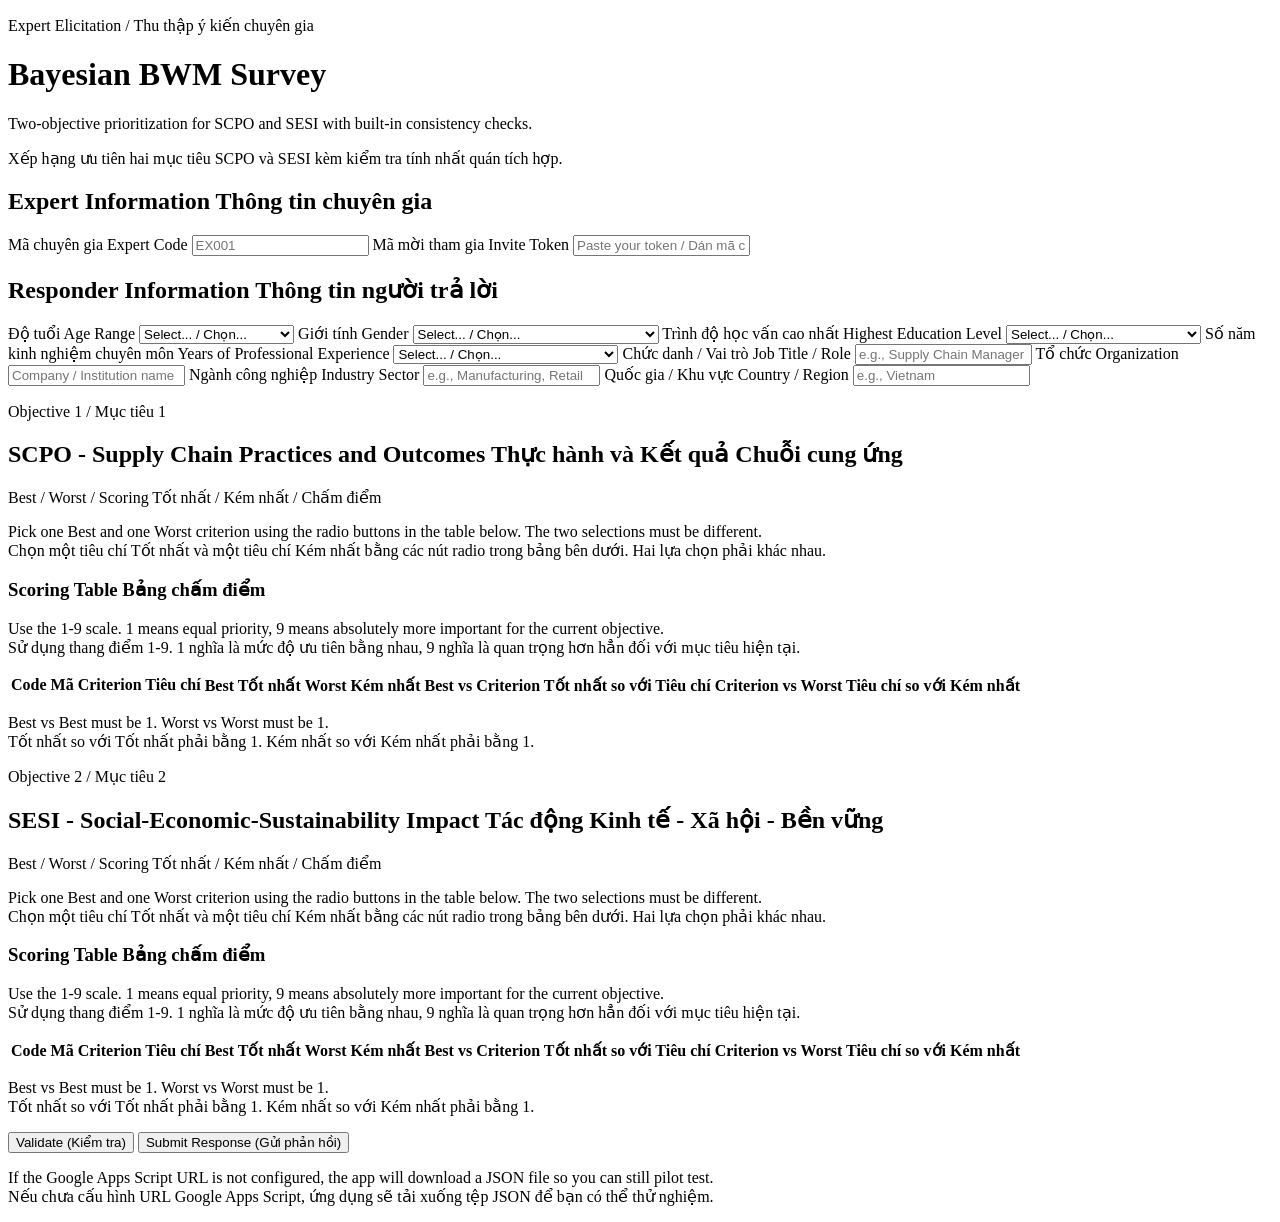
==== index.html @ 6c45b81f "Add files via upload" ====
<!doctype html>
<html lang="en">
<head>
  <meta charset="UTF-8">
  <meta name="viewport" content="width=device-width, initial-scale=1.0">
  <title>Bayesian BWM Survey</title>
  <link rel="preconnect" href="https://fonts.googleapis.com">
  <link rel="preconnect" href="https://fonts.gstatic.com" crossorigin>
  <link href="https://fonts.googleapis.com/css2?family=IBM+Plex+Sans:wght@400;500;700&family=Space+Grotesk:wght@500;700&display=swap" rel="stylesheet">
  <link rel="stylesheet" href="styles.css">
</head>
<body>
  <div class="bg-shape bg-shape-a"></div>
  <div class="bg-shape bg-shape-b"></div>

  <main class="container">
    <header class="hero">
      <p class="eyebrow">Expert Elicitation <span class="vi-inline">/ Thu thập ý kiến chuyên gia</span></p>
      <h1>Bayesian BWM Survey</h1>
      <p class="subtitle">Two-objective prioritization for SCPO and SESI with built-in consistency checks.</p>
      <p class="subtitle vi-text">Xếp hạng ưu tiên hai mục tiêu SCPO và SESI kèm kiểm tra tính nhất quán tích hợp.</p>
    </header>

    <section class="card">
      <h2>Expert Information <span class="heading-vi">Thông tin chuyên gia</span></h2>
      <div class="grid-two">
        <label>
          <span class="field-label-vi">Mã chuyên gia</span>
          Expert Code
          <input id="expertCode" type="text" placeholder="EX001" maxlength="40" required>
        </label>
        <label>
          <span class="field-label-vi">Mã mời tham gia</span>
          Invite Token
          <input id="inviteToken" type="text" placeholder="Paste your token / Dán mã của bạn" maxlength="120" required>
        </label>
      </div>
    </section>

    <section class="card">
      <h2>Responder Information <span class="heading-vi">Thông tin người trả lời</span></h2>
      <div class="grid-two">
        <label>
          <span class="field-label-vi">Độ tuổi</span>
          Age Range
          <select id="ageRange" required>
            <option value="">Select... / Chọn...</option>
            <option value="<25">Under 25 (Dưới 25)</option>
            <option value="25-34">25 - 34</option>
            <option value="35-44">35 - 44</option>
            <option value="45-54">45 - 54</option>
            <option value="55-64">55 - 64</option>
            <option value="65+">65 or older (65 trở lên)</option>
          </select>
        </label>
        <label>
          <span class="field-label-vi">Giới tính</span>
          Gender
          <select id="gender" required>
            <option value="">Select... / Chọn...</option>
            <option value="male">Male (Nam)</option>
            <option value="female">Female (Nữ)</option>
            <option value="other">Other (Khác)</option>
            <option value="prefer_not_say">Prefer not to say (Không muốn tiết lộ)</option>
          </select>
        </label>
        <label>
          <span class="field-label-vi">Trình độ học vấn cao nhất</span>
          Highest Education Level
          <select id="education" required>
            <option value="">Select... / Chọn...</option>
            <option value="bachelor">Bachelor's Degree (Cử nhân)</option>
            <option value="master">Master's Degree (Thạc sĩ)</option>
            <option value="phd">PhD / Doctorate (Tiến sĩ)</option>
            <option value="other">Other (Khác)</option>
          </select>
        </label>
        <label>
          <span class="field-label-vi">Số năm kinh nghiệm chuyên môn</span>
          Years of Professional Experience
          <select id="yearsExperience" required>
            <option value="">Select... / Chọn...</option>
            <option value="<5">Less than 5 years (Dưới 5 năm)</option>
            <option value="5-10">5 - 10 years</option>
            <option value="11-15">11 - 15 years</option>
            <option value="16-20">16 - 20 years</option>
            <option value="20+">More than 20 years (Trên 20 năm)</option>
          </select>
        </label>
        <label>
          <span class="field-label-vi">Chức danh / Vai trò</span>
          Job Title / Role
          <input id="jobTitle" type="text" placeholder="e.g., Supply Chain Manager" maxlength="120" required>
        </label>
        <label>
          <span class="field-label-vi">Tổ chức</span>
          Organization
          <input id="organization" type="text" placeholder="Company / Institution name" maxlength="120" required>
        </label>
        <label>
          <span class="field-label-vi">Ngành công nghiệp</span>
          Industry Sector
          <input id="industrySector" type="text" placeholder="e.g., Manufacturing, Retail" maxlength="120" required>
        </label>
        <label>
          <span class="field-label-vi">Quốc gia / Khu vực</span>
          Country / Region
          <input id="country" type="text" placeholder="e.g., Vietnam" maxlength="120" required>
        </label>
      </div>
    </section>

    <section class="card objective-frame">
      <div class="objective-header">
        <div>
          <p class="eyebrow">Objective 1 <span class="vi-inline">/ Mục tiêu 1</span></p>
          <h2>SCPO - Supply Chain Practices and Outcomes <span class="heading-vi">Thực hành và Kết quả Chuỗi cung ứng</span></h2>
        </div>
        <span class="objective-badge">Best / Worst / Scoring <span class="vi-inline">Tốt nhất / Kém nhất / Chấm điểm</span></span>
      </div>

      <p class="hint">Pick one Best and one Worst criterion using the radio buttons in the table below. The two selections must be different.<br><span class="vi-inline">Chọn một tiêu chí Tốt nhất và một tiêu chí Kém nhất bằng các nút radio trong bảng bên dưới. Hai lựa chọn phải khác nhau.</span></p>

      <h3>Scoring Table <span class="heading-vi">Bảng chấm điểm</span></h3>
      <p class="hint">Use the 1-9 scale. 1 means equal priority, 9 means absolutely more important for the current objective.<br><span class="vi-inline">Sử dụng thang điểm 1-9. 1 nghĩa là mức độ ưu tiên bằng nhau, 9 nghĩa là quan trọng hơn hẳn đối với mục tiêu hiện tại.</span></p>
      <div class="table-wrap">
        <table>
          <thead>
            <tr>
              <th>Code <span class="heading-vi">Mã</span></th>
              <th>Criterion <span class="heading-vi">Tiêu chí</span></th>
              <th>Best <span class="heading-vi">Tốt nhất</span></th>
              <th>Worst <span class="heading-vi">Kém nhất</span></th>
              <th>Best vs Criterion <span class="heading-vi">Tốt nhất so với Tiêu chí</span></th>
              <th>Criterion vs Worst <span class="heading-vi">Tiêu chí so với Kém nhất</span></th>
            </tr>
          </thead>
          <tbody id="criteriaBody"></tbody>
        </table>
      </div>

      <div class="rule-box">
        <p>Best vs Best must be 1. Worst vs Worst must be 1.<br><span class="vi-inline">Tốt nhất so với Tốt nhất phải bằng 1. Kém nhất so với Kém nhất phải bằng 1.</span></p>
      </div>
    </section>

    <section class="card objective-frame">
      <div class="objective-header">
        <div>
          <p class="eyebrow">Objective 2 <span class="vi-inline">/ Mục tiêu 2</span></p>
          <h2>SESI - Social-Economic-Sustainability Impact <span class="heading-vi">Tác động Kinh tế - Xã hội - Bền vững</span></h2>
        </div>
        <span class="objective-badge">Best / Worst / Scoring <span class="vi-inline">Tốt nhất / Kém nhất / Chấm điểm</span></span>
      </div>

      <p class="hint">Pick one Best and one Worst criterion using the radio buttons in the table below. The two selections must be different.<br><span class="vi-inline">Chọn một tiêu chí Tốt nhất và một tiêu chí Kém nhất bằng các nút radio trong bảng bên dưới. Hai lựa chọn phải khác nhau.</span></p>

      <h3>Scoring Table <span class="heading-vi">Bảng chấm điểm</span></h3>
      <p class="hint">Use the 1-9 scale. 1 means equal priority, 9 means absolutely more important for the current objective.<br><span class="vi-inline">Sử dụng thang điểm 1-9. 1 nghĩa là mức độ ưu tiên bằng nhau, 9 nghĩa là quan trọng hơn hẳn đối với mục tiêu hiện tại.</span></p>
      <div class="table-wrap">
        <table>
          <thead>
            <tr>
              <th>Code <span class="heading-vi">Mã</span></th>
              <th>Criterion <span class="heading-vi">Tiêu chí</span></th>
              <th>Best <span class="heading-vi">Tốt nhất</span></th>
              <th>Worst <span class="heading-vi">Kém nhất</span></th>
              <th>Best vs Criterion <span class="heading-vi">Tốt nhất so với Tiêu chí</span></th>
              <th>Criterion vs Worst <span class="heading-vi">Tiêu chí so với Kém nhất</span></th>
            </tr>
          </thead>
          <tbody id="criteriaBody2"></tbody>
        </table>
      </div>

      <div class="rule-box">
        <p>Best vs Best must be 1. Worst vs Worst must be 1.<br><span class="vi-inline">Tốt nhất so với Tốt nhất phải bằng 1. Kém nhất so với Kém nhất phải bằng 1.</span></p>
      </div>
    </section>

    <section class="card">
      <div id="message" class="message" aria-live="polite"></div>
      <div class="actions">
        <button id="validateBtn" type="button" class="secondary">Validate (Kiểm tra)</button>
        <button id="submitBtn" type="button" class="primary">Submit Response (Gửi phản hồi)</button>
      </div>
      <p class="hint">If the Google Apps Script URL is not configured, the app will download a JSON file so you can still pilot test.<br><span class="vi-inline">Nếu chưa cấu hình URL Google Apps Script, ứng dụng sẽ tải xuống tệp JSON để bạn có thể thử nghiệm.</span></p>
    </section>
  </main>

  <script src="config.js"></script>
  <script src="app.js"></script>
</body>
</html>
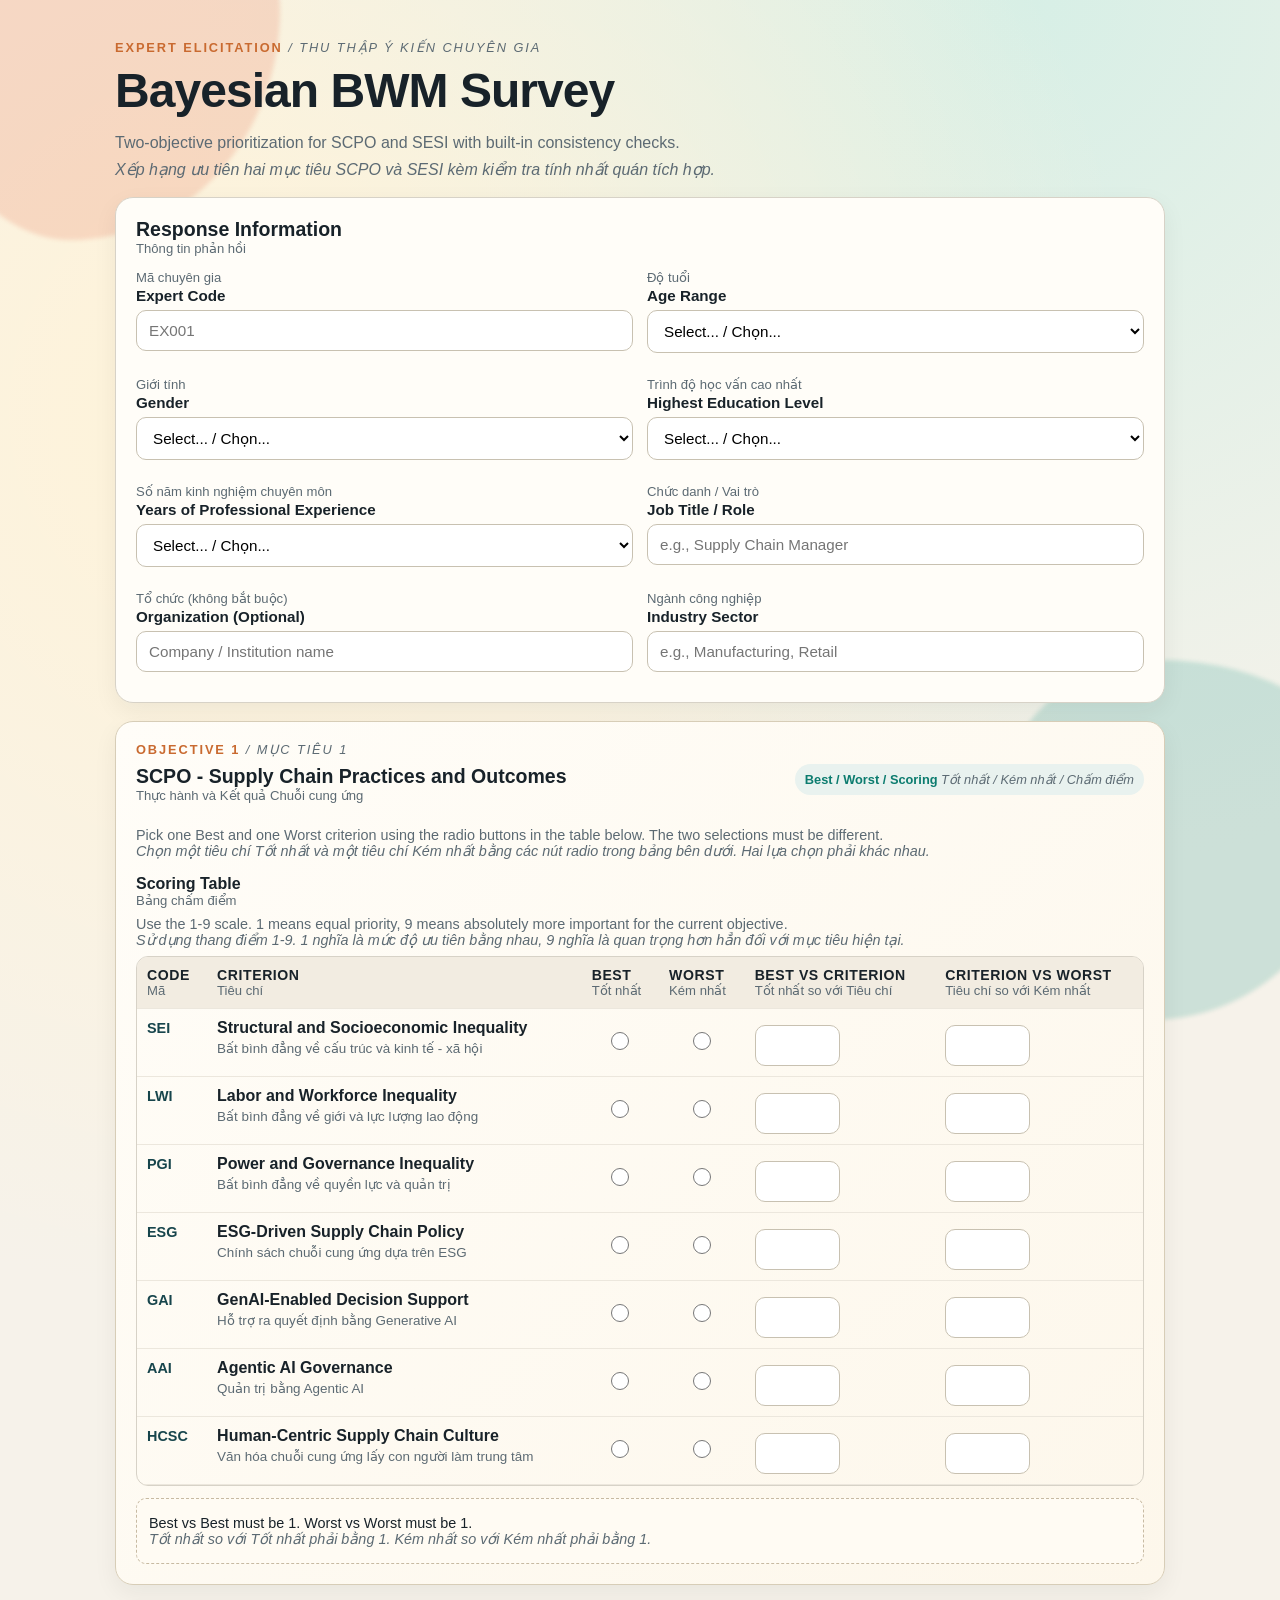
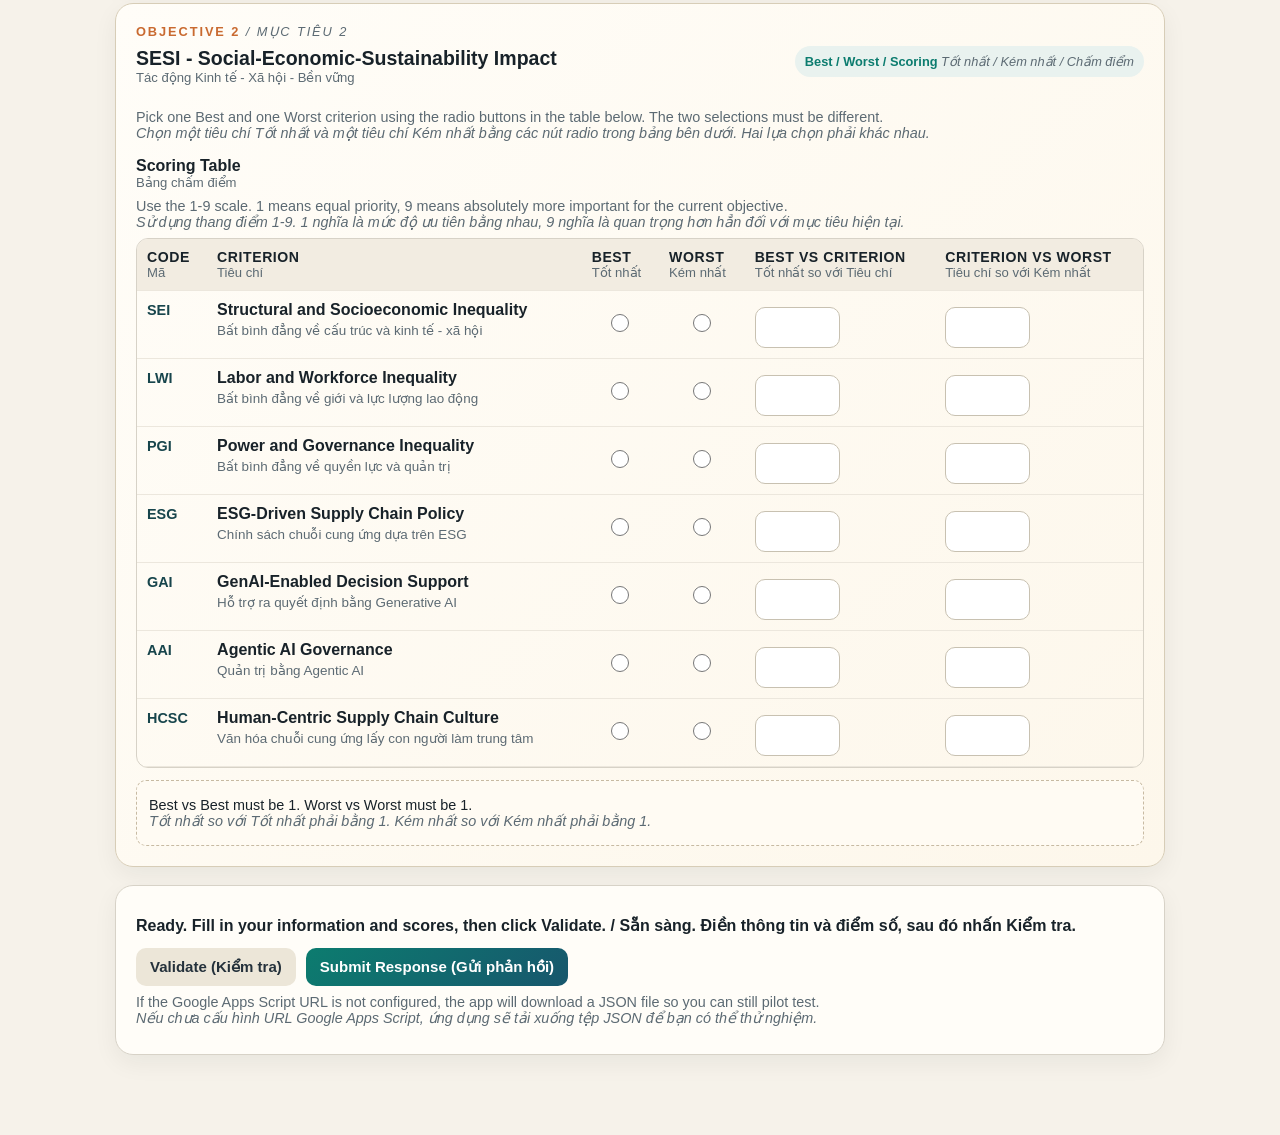
==== commit c64dc79f: "Add files via upload" ====
--- a/index.html
+++ b/index.html
@@ -22,24 +22,13 @@
     </header>
 
     <section class="card">
-      <h2>Expert Information <span class="heading-vi">Thông tin chuyên gia</span></h2>
+      <h2>Response Information <span class="heading-vi">Thông tin phản hồi</span></h2>
       <div class="grid-two">
         <label>
           <span class="field-label-vi">Mã chuyên gia</span>
           Expert Code
           <input id="expertCode" type="text" placeholder="EX001" maxlength="40" required>
         </label>
-        <label>
-          <span class="field-label-vi">Mã mời tham gia</span>
-          Invite Token
-          <input id="inviteToken" type="text" placeholder="Paste your token / Dán mã của bạn" maxlength="120" required>
-        </label>
-      </div>
-    </section>
-
-    <section class="card">
-      <h2>Responder Information <span class="heading-vi">Thông tin người trả lời</span></h2>
-      <div class="grid-two">
         <label>
           <span class="field-label-vi">Độ tuổi</span>
           Age Range
@@ -93,19 +82,14 @@
           <input id="jobTitle" type="text" placeholder="e.g., Supply Chain Manager" maxlength="120" required>
         </label>
         <label>
-          <span class="field-label-vi">Tổ chức</span>
-          Organization
-          <input id="organization" type="text" placeholder="Company / Institution name" maxlength="120" required>
+          <span class="field-label-vi">Tổ chức (không bắt buộc)</span>
+          Organization (Optional)
+          <input id="organization" type="text" placeholder="Company / Institution name" maxlength="120">
         </label>
         <label>
           <span class="field-label-vi">Ngành công nghiệp</span>
           Industry Sector
           <input id="industrySector" type="text" placeholder="e.g., Manufacturing, Retail" maxlength="120" required>
-        </label>
-        <label>
-          <span class="field-label-vi">Quốc gia / Khu vực</span>
-          Country / Region
-          <input id="country" type="text" placeholder="e.g., Vietnam" maxlength="120" required>
         </label>
       </div>
     </section>
@@ -188,6 +172,17 @@
     </section>
   </main>
 
+  <div id="submitPopup" class="submit-popup" role="dialog" aria-modal="true" aria-hidden="true" aria-labelledby="popupTitle">
+    <div class="submit-popup__backdrop" data-popup-close></div>
+    <div class="submit-popup__card">
+      <div class="submit-popup__flare"></div>
+      <p class="submit-popup__eyebrow">Submission Complete</p>
+      <h3 id="popupTitle">Response Sent Successfully</h3>
+      <p id="popupText">Your response has been securely recorded.</p>
+      <button id="closePopupBtn" type="button" class="primary submit-popup__btn">Awesome</button>
+    </div>
+  </div>
+
   <script src="config.js"></script>
   <script src="app.js"></script>
 </body>
--- a/styles.css
+++ b/styles.css
@@ -0,0 +1,391 @@
+:root {
+  --bg: #f6f2ea;
+  --card: #fffdf8;
+  --ink: #182229;
+  --muted: #5c6a73;
+  --line: #d7d2c7;
+  --brand: #0c7c6f;
+  --brand-2: #c96a30;
+  --danger: #b42318;
+  --ok: #15803d;
+}
+
+* {
+  box-sizing: border-box;
+}
+
+body {
+  margin: 0;
+  font-family: "IBM Plex Sans", sans-serif;
+  color: var(--ink);
+  background: radial-gradient(circle at 20% 15%, #fff3d8 0, transparent 35%),
+    radial-gradient(circle at 80% 0%, #d7efe6 0, transparent 30%),
+    var(--bg);
+  min-height: 100vh;
+}
+
+.bg-shape {
+  position: fixed;
+  width: 360px;
+  height: 360px;
+  border-radius: 44% 56% 58% 42% / 41% 36% 64% 59%;
+  filter: blur(2px);
+  opacity: 0.2;
+  z-index: -1;
+}
+
+.bg-shape-a {
+  top: -120px;
+  left: -80px;
+  background: #e76f51;
+}
+
+.bg-shape-b {
+  bottom: -120px;
+  right: -80px;
+  background: #2a9d8f;
+}
+
+.container {
+  width: min(1050px, 92vw);
+  margin: 40px auto 80px;
+}
+
+.hero h1 {
+  margin: 0;
+  font-family: "Space Grotesk", sans-serif;
+  font-size: clamp(1.9rem, 4.4vw, 3rem);
+  letter-spacing: -0.02em;
+}
+
+.eyebrow {
+  margin: 0 0 8px;
+  text-transform: uppercase;
+  letter-spacing: 0.15em;
+  color: var(--brand-2);
+  font-weight: 700;
+  font-size: 0.8rem;
+}
+
+.subtitle {
+  color: var(--muted);
+  max-width: 700px;
+}
+
+.card {
+  margin-top: 18px;
+  background: var(--card);
+  border: 1px solid var(--line);
+  border-radius: 18px;
+  padding: 20px;
+  box-shadow: 0 8px 24px rgba(23, 32, 39, 0.06);
+}
+
+h2 {
+  margin: 0 0 14px;
+  font-family: "Space Grotesk", sans-serif;
+  font-size: 1.22rem;
+}
+
+h3 {
+  margin: 16px 0 6px;
+  font-size: 1rem;
+}
+
+.objective-frame {
+  border: 1px solid #d7cdb7;
+  background: linear-gradient(135deg, #fffdf8 0%, #fdf7eb 100%);
+}
+
+.objective-header {
+  display: flex;
+  justify-content: space-between;
+  align-items: center;
+  gap: 12px;
+  margin-bottom: 10px;
+}
+
+.objective-badge {
+  display: inline-block;
+  padding: 8px 10px;
+  border-radius: 999px;
+  background: #e9f2ef;
+  color: var(--brand);
+  font-weight: 700;
+  font-size: 0.8rem;
+  text-align: right;
+}
+
+.heading-vi,
+.field-label-vi {
+  display: block;
+  color: var(--muted);
+  font-weight: 400;
+  font-size: 0.82rem;
+  text-transform: none;
+  letter-spacing: normal;
+}
+
+.field-label-vi {
+  margin-bottom: 2px;
+}
+
+.vi-inline {
+  color: var(--muted);
+  font-weight: 400;
+  font-style: italic;
+}
+
+.vi-text {
+  margin-top: -8px;
+  font-style: italic;
+}
+
+.grid-two {
+  display: grid;
+  grid-template-columns: 1fr 1fr;
+  gap: 14px;
+}
+
+label {
+  display: block;
+  font-size: 0.95rem;
+  font-weight: 600;
+  margin-bottom: 10px;
+}
+
+input,
+select {
+  width: 100%;
+  margin-top: 6px;
+  border: 1px solid #c8c1b1;
+  background: #fff;
+  border-radius: 10px;
+  padding: 11px 12px;
+  font-size: 0.95rem;
+  font-family: inherit;
+}
+
+.table-wrap {
+  overflow-x: auto;
+  border-radius: 12px;
+  border: 1px solid var(--line);
+}
+
+table {
+  width: 100%;
+  border-collapse: collapse;
+  min-width: 800px;
+}
+
+th,
+td {
+  padding: 10px;
+  border-bottom: 1px solid #ece7dd;
+  text-align: left;
+  vertical-align: top;
+}
+
+th {
+  background: #f2ece1;
+  font-size: 0.88rem;
+  text-transform: uppercase;
+  letter-spacing: 0.04em;
+}
+
+td code {
+  font-family: "Space Grotesk", sans-serif;
+  font-size: 0.9rem;
+  font-weight: 700;
+  color: #17454c;
+}
+
+.criterion-title {
+  font-weight: 600;
+}
+
+.criterion-sub {
+  display: block;
+  color: var(--muted);
+  font-size: 0.84rem;
+  margin-top: 4px;
+}
+
+.score-input {
+  width: 85px;
+}
+
+.radio-cell {
+  text-align: center;
+  vertical-align: middle;
+}
+
+.radio-cell input[type="radio"] {
+  width: 18px;
+  height: 18px;
+  margin: 0;
+  cursor: pointer;
+}
+
+.locked {
+  background: #f5f8f7;
+  border-color: #b8d2ce;
+}
+
+.rule-box {
+  margin-top: 12px;
+  padding: 10px 12px;
+  border: 1px dashed #c7baa2;
+  border-radius: 10px;
+  background: #fffbf3;
+}
+
+.rule-box p {
+  margin: 6px 0;
+  font-size: 0.9rem;
+}
+
+.hint {
+  color: var(--muted);
+  font-size: 0.9rem;
+  margin: 8px 0;
+}
+
+.message {
+  min-height: 24px;
+  margin-top: 10px;
+  font-weight: 600;
+}
+
+.message.error {
+  color: var(--danger);
+}
+
+.message.success {
+  color: var(--ok);
+}
+
+.actions {
+  margin-top: 8px;
+  display: flex;
+  gap: 10px;
+}
+
+button {
+  border: none;
+  border-radius: 10px;
+  padding: 10px 14px;
+  font-size: 0.94rem;
+  font-weight: 700;
+  cursor: pointer;
+}
+
+button.primary {
+  background: linear-gradient(135deg, var(--brand), #17576d);
+  color: white;
+}
+
+button.secondary {
+  background: #ece6d8;
+  color: #24313b;
+}
+
+button:disabled {
+  opacity: 0.65;
+  cursor: not-allowed;
+}
+
+.submit-popup {
+  position: fixed;
+  inset: 0;
+  z-index: 30;
+  display: grid;
+  place-items: center;
+  pointer-events: none;
+  opacity: 0;
+  transition: opacity 220ms ease;
+}
+
+.submit-popup.is-open {
+  opacity: 1;
+  pointer-events: auto;
+}
+
+.submit-popup__backdrop {
+  position: absolute;
+  inset: 0;
+  background: rgba(17, 27, 35, 0.45);
+  backdrop-filter: blur(3px);
+}
+
+.submit-popup__card {
+  position: relative;
+  width: min(520px, 90vw);
+  border-radius: 22px;
+  padding: 28px 24px 24px;
+  background: linear-gradient(155deg, #fff8e7 0%, #edf9f7 48%, #fffdf8 100%);
+  border: 1px solid #d9d2c4;
+  box-shadow: 0 20px 60px rgba(16, 28, 36, 0.28);
+  animation: popup-rise 280ms ease-out;
+  overflow: hidden;
+  text-align: center;
+}
+
+.submit-popup__flare {
+  position: absolute;
+  inset: -50% 25% auto;
+  height: 180px;
+  background: radial-gradient(circle, rgba(245, 184, 65, 0.35) 0%, transparent 70%);
+  pointer-events: none;
+}
+
+.submit-popup__eyebrow {
+  margin: 0;
+  text-transform: uppercase;
+  letter-spacing: 0.18em;
+  font-size: 0.76rem;
+  color: #b35f2f;
+  font-weight: 700;
+}
+
+.submit-popup h3 {
+  margin: 10px 0 8px;
+  font-size: clamp(1.4rem, 3.2vw, 1.9rem);
+  font-family: "Space Grotesk", sans-serif;
+}
+
+.submit-popup p {
+  margin: 0;
+  color: #3d4d56;
+}
+
+.submit-popup__btn {
+  margin-top: 18px;
+  min-width: 150px;
+  box-shadow: 0 8px 18px rgba(12, 124, 111, 0.32);
+}
+
+@keyframes popup-rise {
+  from {
+    transform: translateY(18px) scale(0.96);
+    opacity: 0;
+  }
+  to {
+    transform: translateY(0) scale(1);
+    opacity: 1;
+  }
+}
+
+@media (max-width: 780px) {
+  .grid-two {
+    grid-template-columns: 1fr;
+  }
+
+  .card {
+    padding: 16px;
+  }
+
+  .submit-popup__card {
+    padding: 24px 18px 20px;
+  }
+}
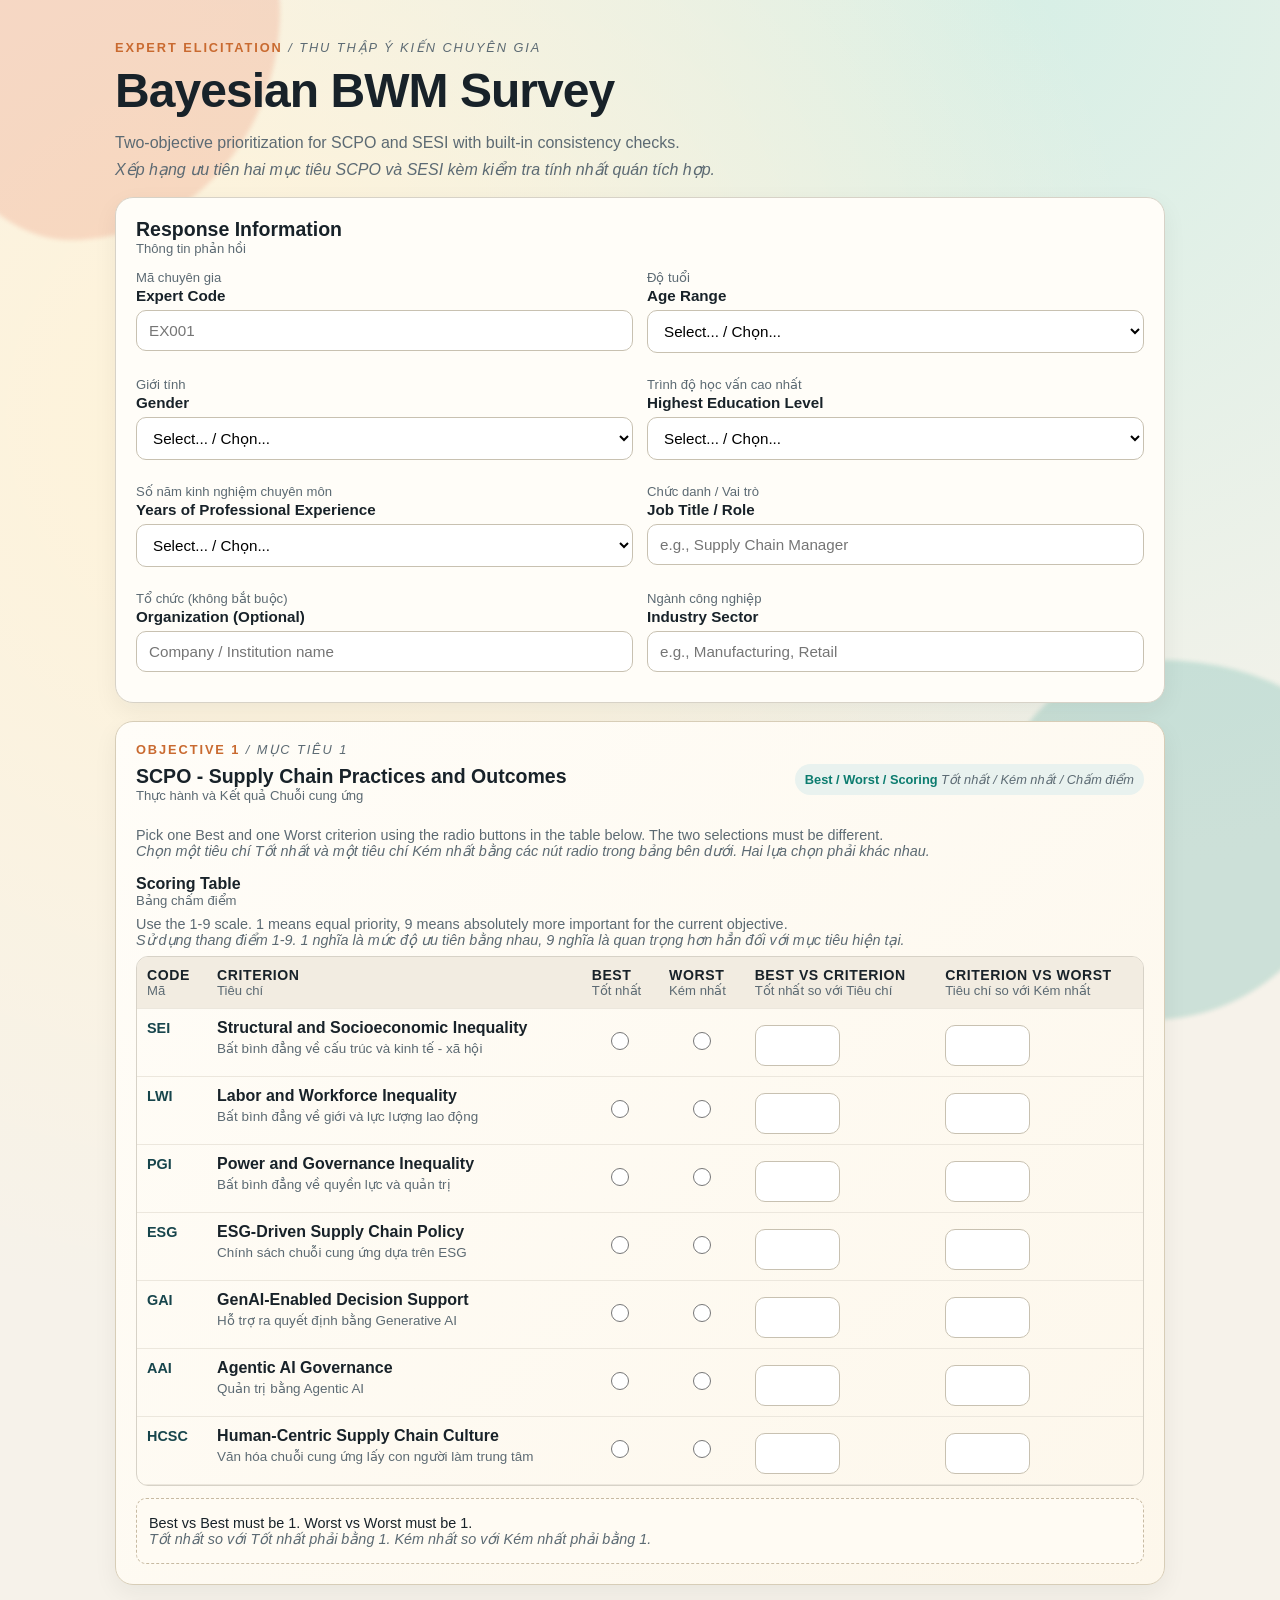
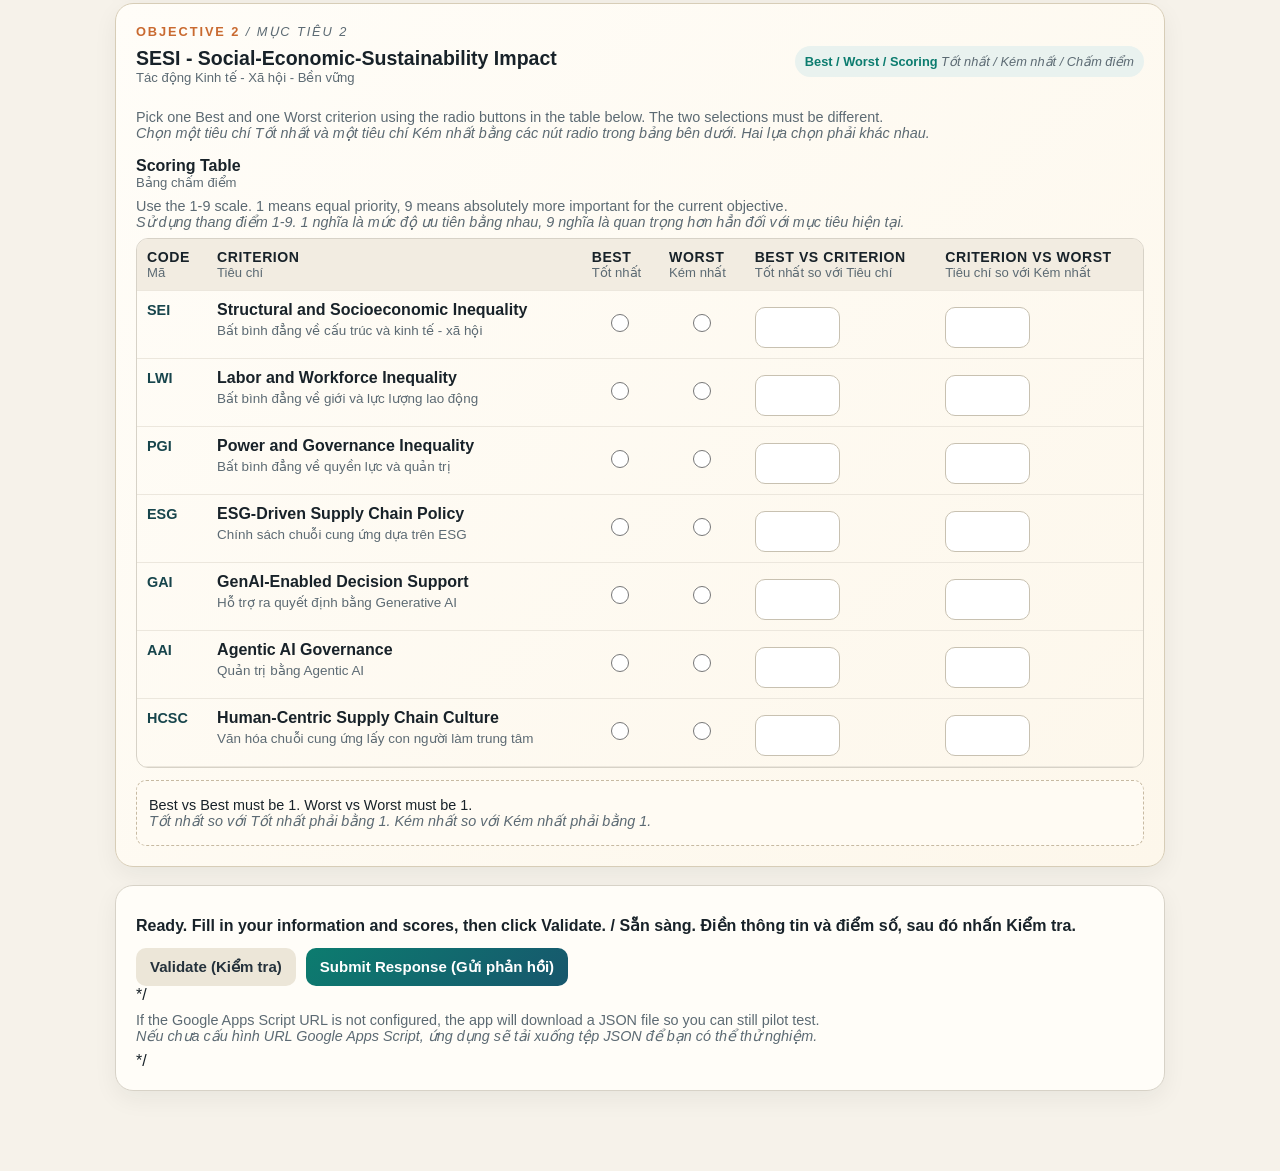
==== commit ea999de4: "Fix HTML encoding issues in index.html" ====
--- a/index.html
+++ b/index.html
@@ -168,7 +168,7 @@
         <button id="validateBtn" type="button" class="secondary">Validate (Kiểm tra)</button>
         <button id="submitBtn" type="button" class="primary">Submit Response (Gửi phản hồi)</button>
       </div>
-      <p class="hint">If the Google Apps Script URL is not configured, the app will download a JSON file so you can still pilot test.<br><span class="vi-inline">Nếu chưa cấu hình URL Google Apps Script, ứng dụng sẽ tải xuống tệp JSON để bạn có thể thử nghiệm.</span></p>
+     */ <p class="hint">If the Google Apps Script URL is not configured, the app will download a JSON file so you can still pilot test.<br><span class="vi-inline">Nếu chưa cấu hình URL Google Apps Script, ứng dụng sẽ tải xuống tệp JSON để bạn có thể thử nghiệm.</span></p>*/
     </section>
   </main>
 
@@ -179,7 +179,7 @@
       <p class="submit-popup__eyebrow">Submission Complete</p>
       <h3 id="popupTitle">Response Sent Successfully</h3>
       <p id="popupText">Your response has been securely recorded.</p>
-      <button id="closePopupBtn" type="button" class="primary submit-popup__btn">Awesome</button>
+      <button id="closePopupBtn" type="button" class="primary submit-popup__btn">Next Survey</button>
     </div>
   </div>
 
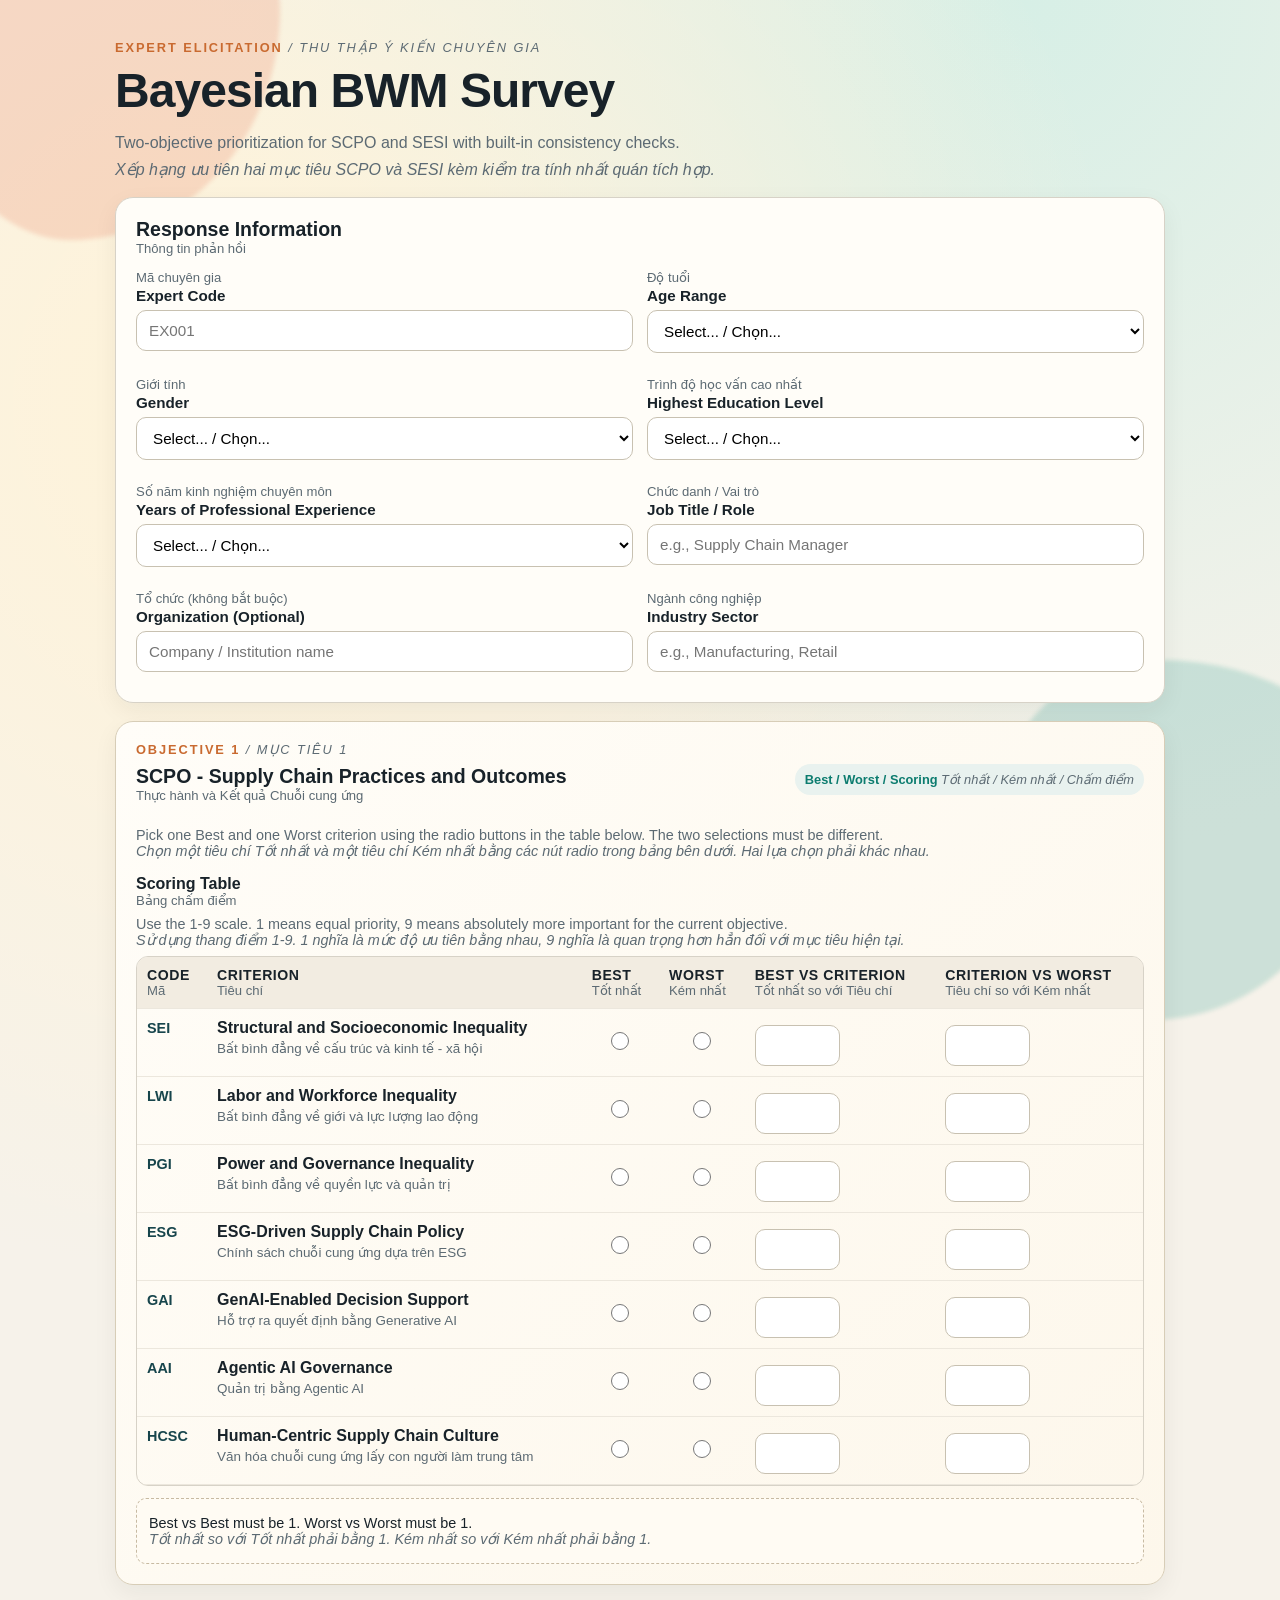
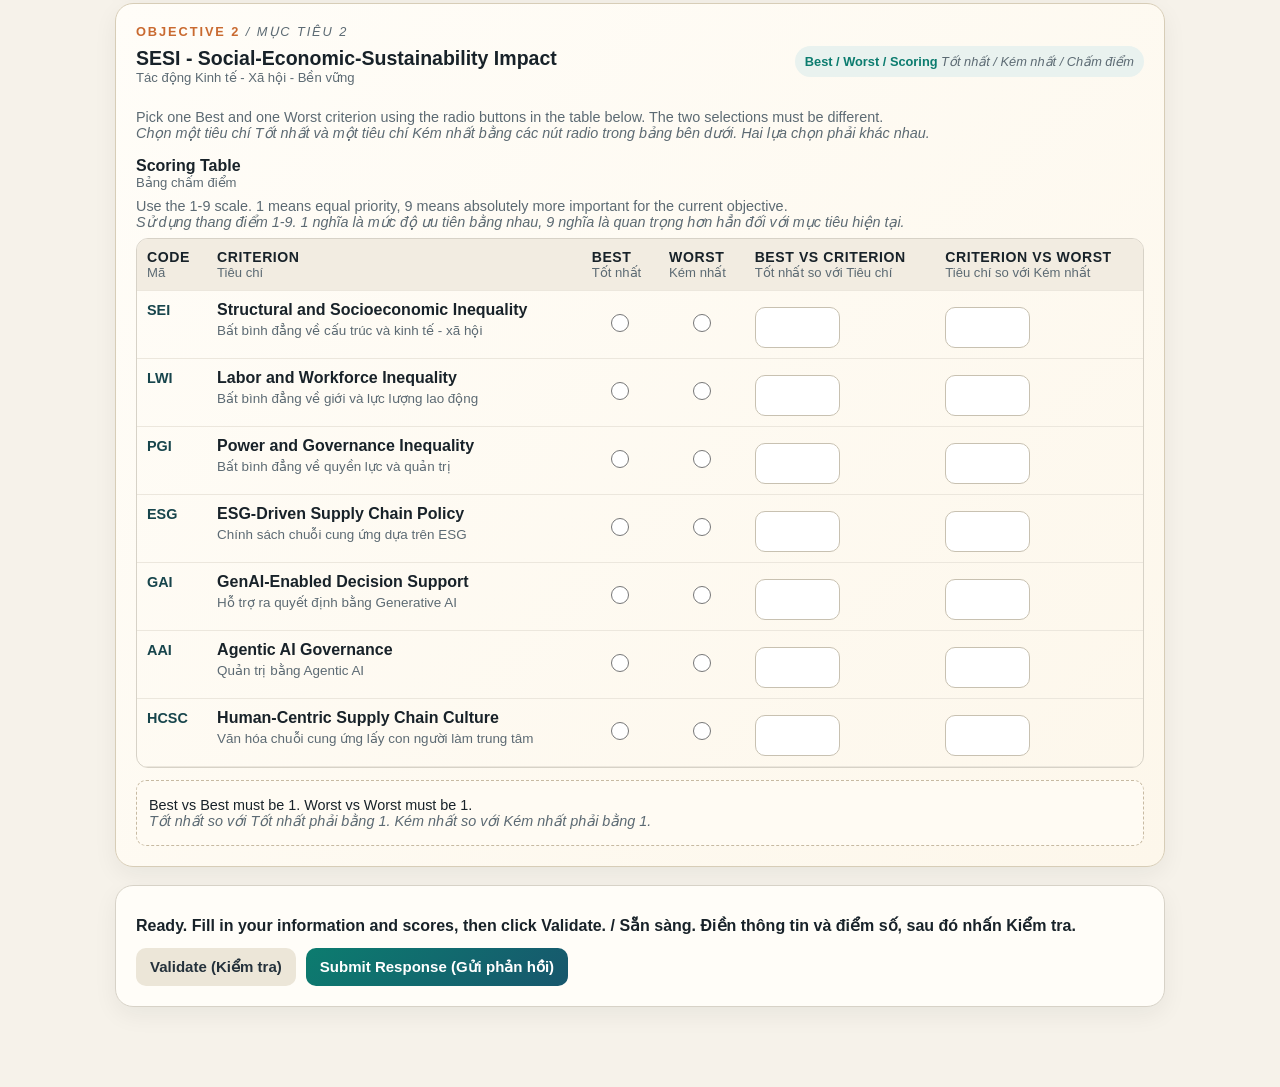
==== commit 5c1c6744: "Fix HTML encoding issues in index.html" ====
--- a/index.html
+++ b/index.html
@@ -168,7 +168,7 @@
         <button id="validateBtn" type="button" class="secondary">Validate (Kiểm tra)</button>
         <button id="submitBtn" type="button" class="primary">Submit Response (Gửi phản hồi)</button>
       </div>
-     */ <p class="hint">If the Google Apps Script URL is not configured, the app will download a JSON file so you can still pilot test.<br><span class="vi-inline">Nếu chưa cấu hình URL Google Apps Script, ứng dụng sẽ tải xuống tệp JSON để bạn có thể thử nghiệm.</span></p>*/
+     <!-- <p class="hint">If the Google Apps Script URL is not configured, the app will download a JSON file so you can still pilot test.<br><span class="vi-inline">Nếu chưa cấu hình URL Google Apps Script, ứng dụng sẽ tải xuống tệp JSON để bạn có thể thử nghiệm.</span></p> -->
     </section>
   </main>
 
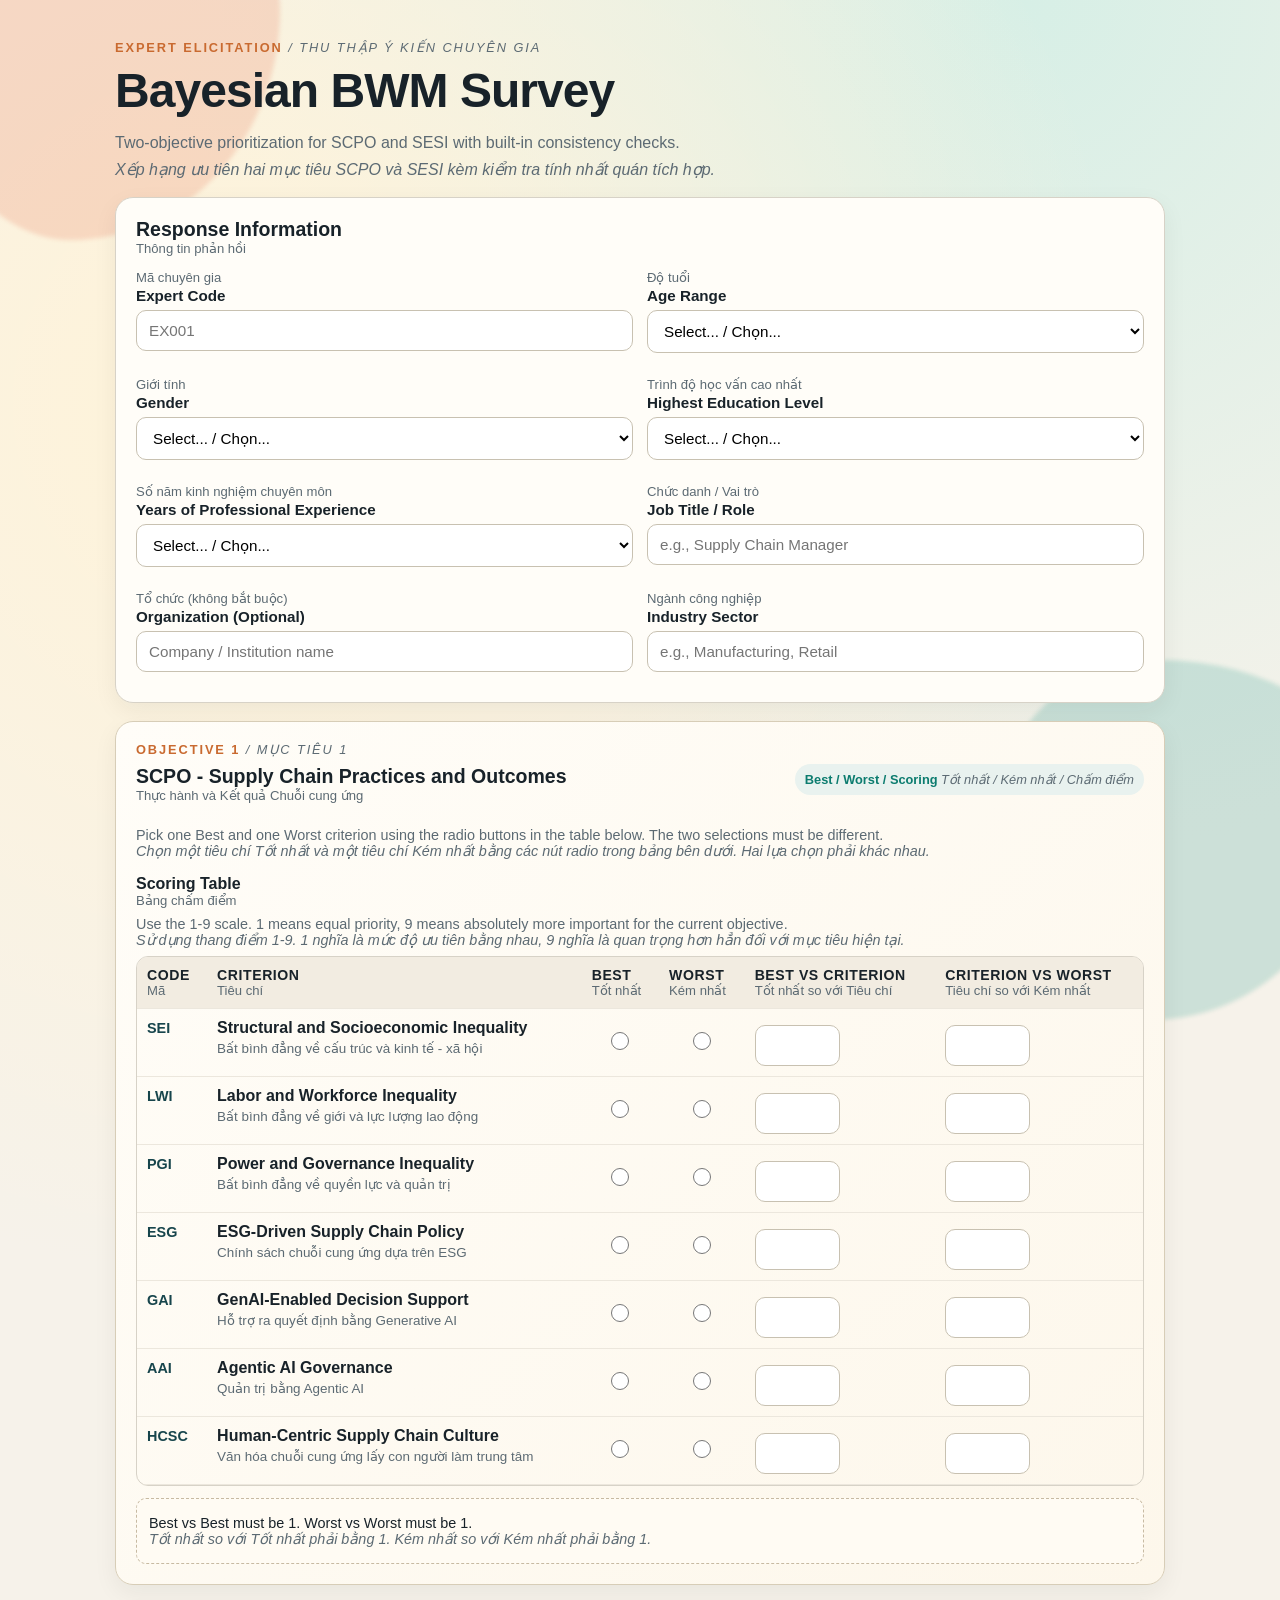
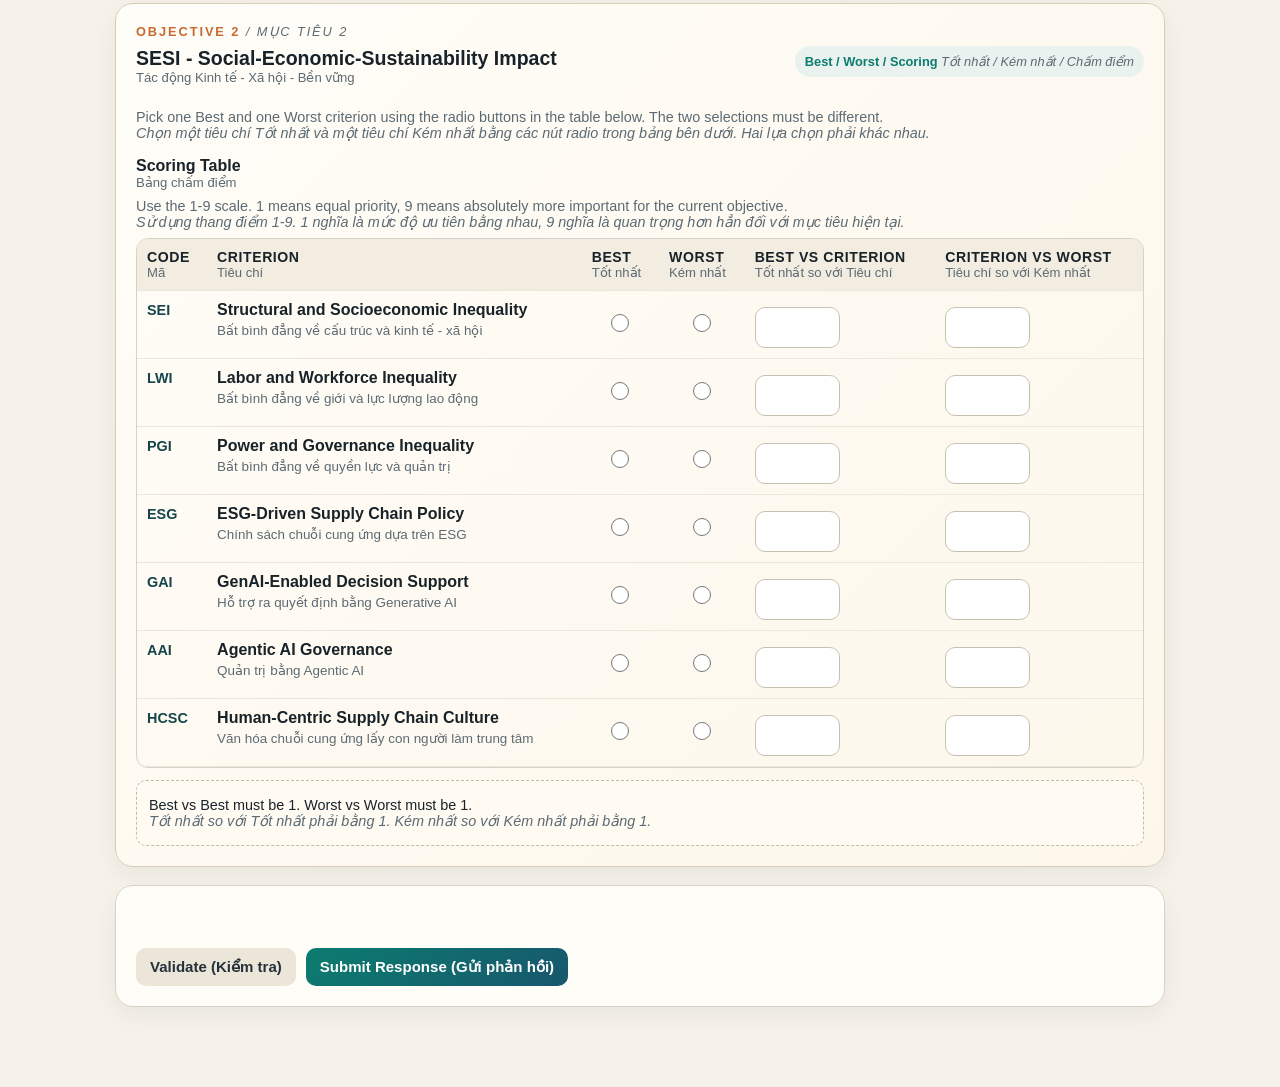
==== commit 3ba8d58d: "Fix HTML formatting and remove unnecessary lines" ====
--- a/index.html
+++ b/index.html
@@ -172,17 +172,6 @@
     </section>
   </main>
 
-  <div id="submitPopup" class="submit-popup" role="dialog" aria-modal="true" aria-hidden="true" aria-labelledby="popupTitle">
-    <div class="submit-popup__backdrop" data-popup-close></div>
-    <div class="submit-popup__card">
-      <div class="submit-popup__flare"></div>
-      <p class="submit-popup__eyebrow">Submission Complete</p>
-      <h3 id="popupTitle">Response Sent Successfully</h3>
-      <p id="popupText">Your response has been securely recorded.</p>
-      <button id="closePopupBtn" type="button" class="primary submit-popup__btn">Next Survey</button>
-    </div>
-  </div>
-
   <script src="config.js"></script>
   <script src="app.js"></script>
 </body>
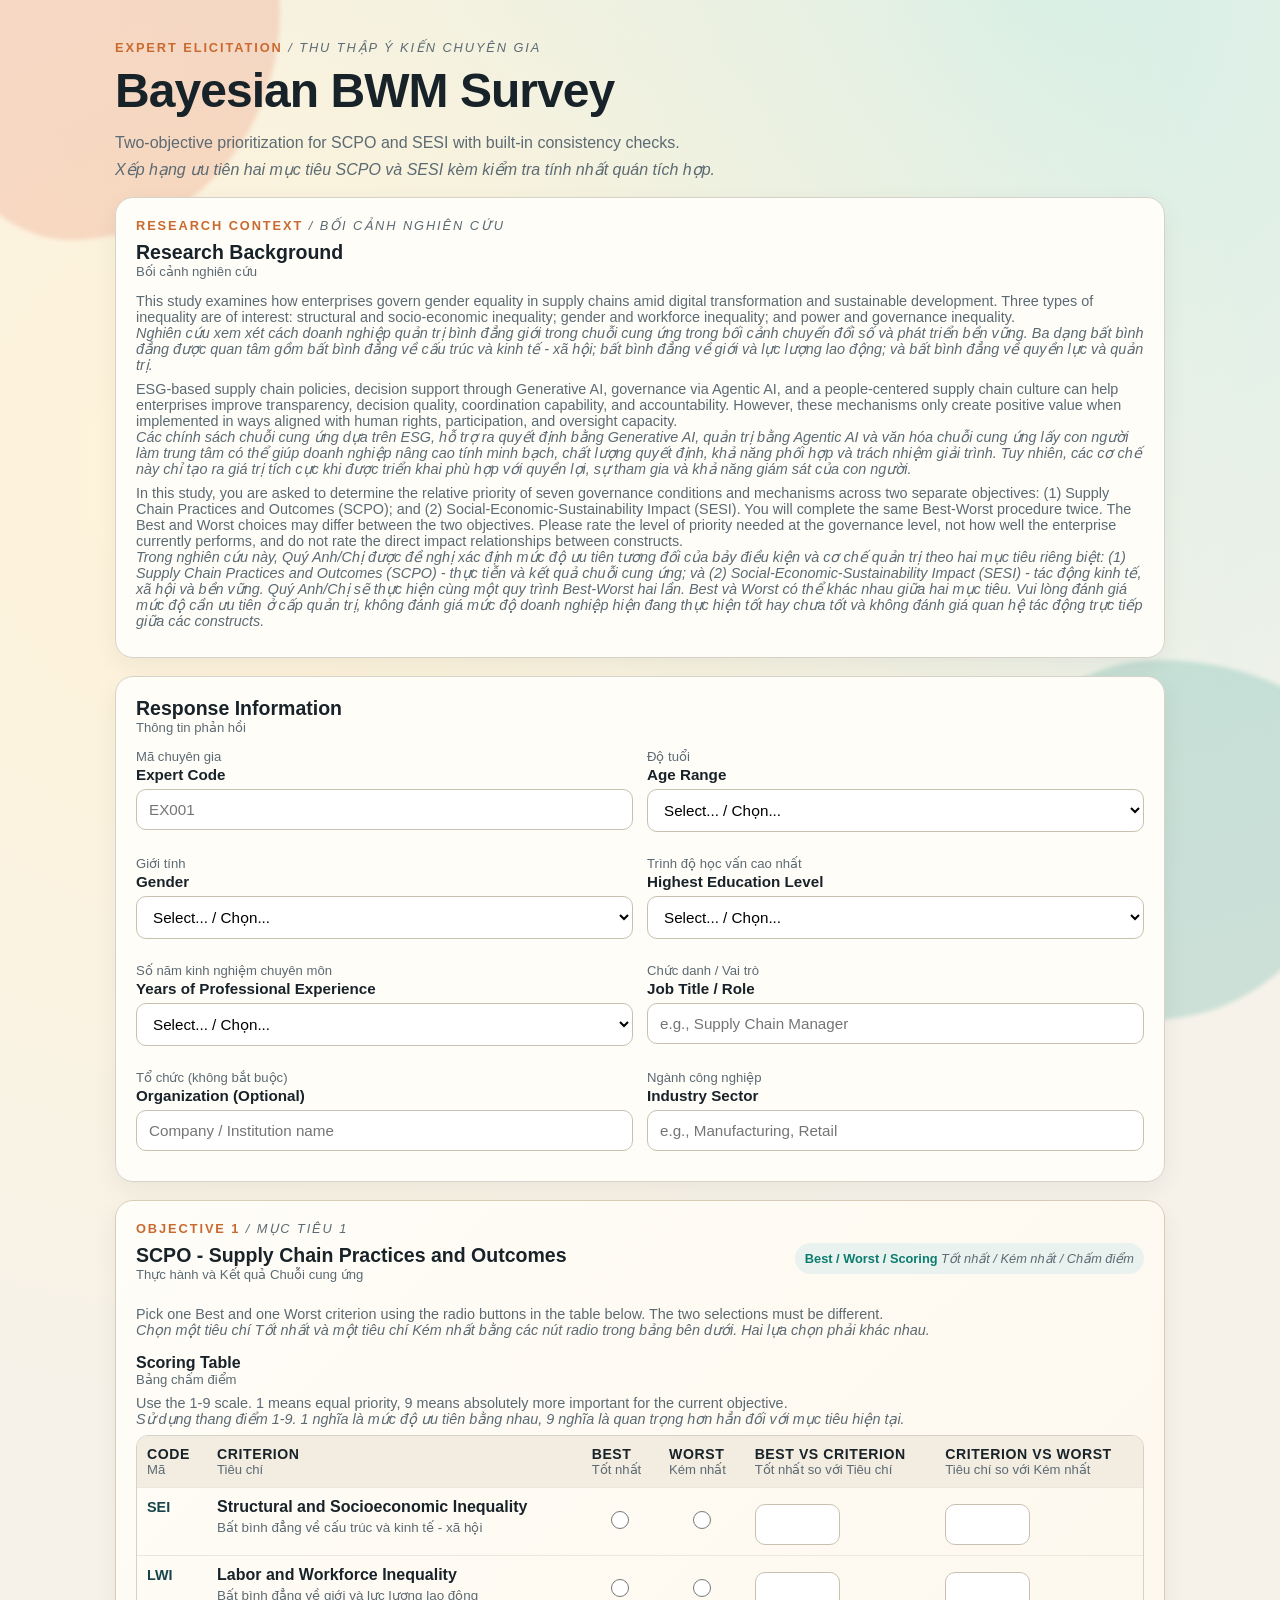
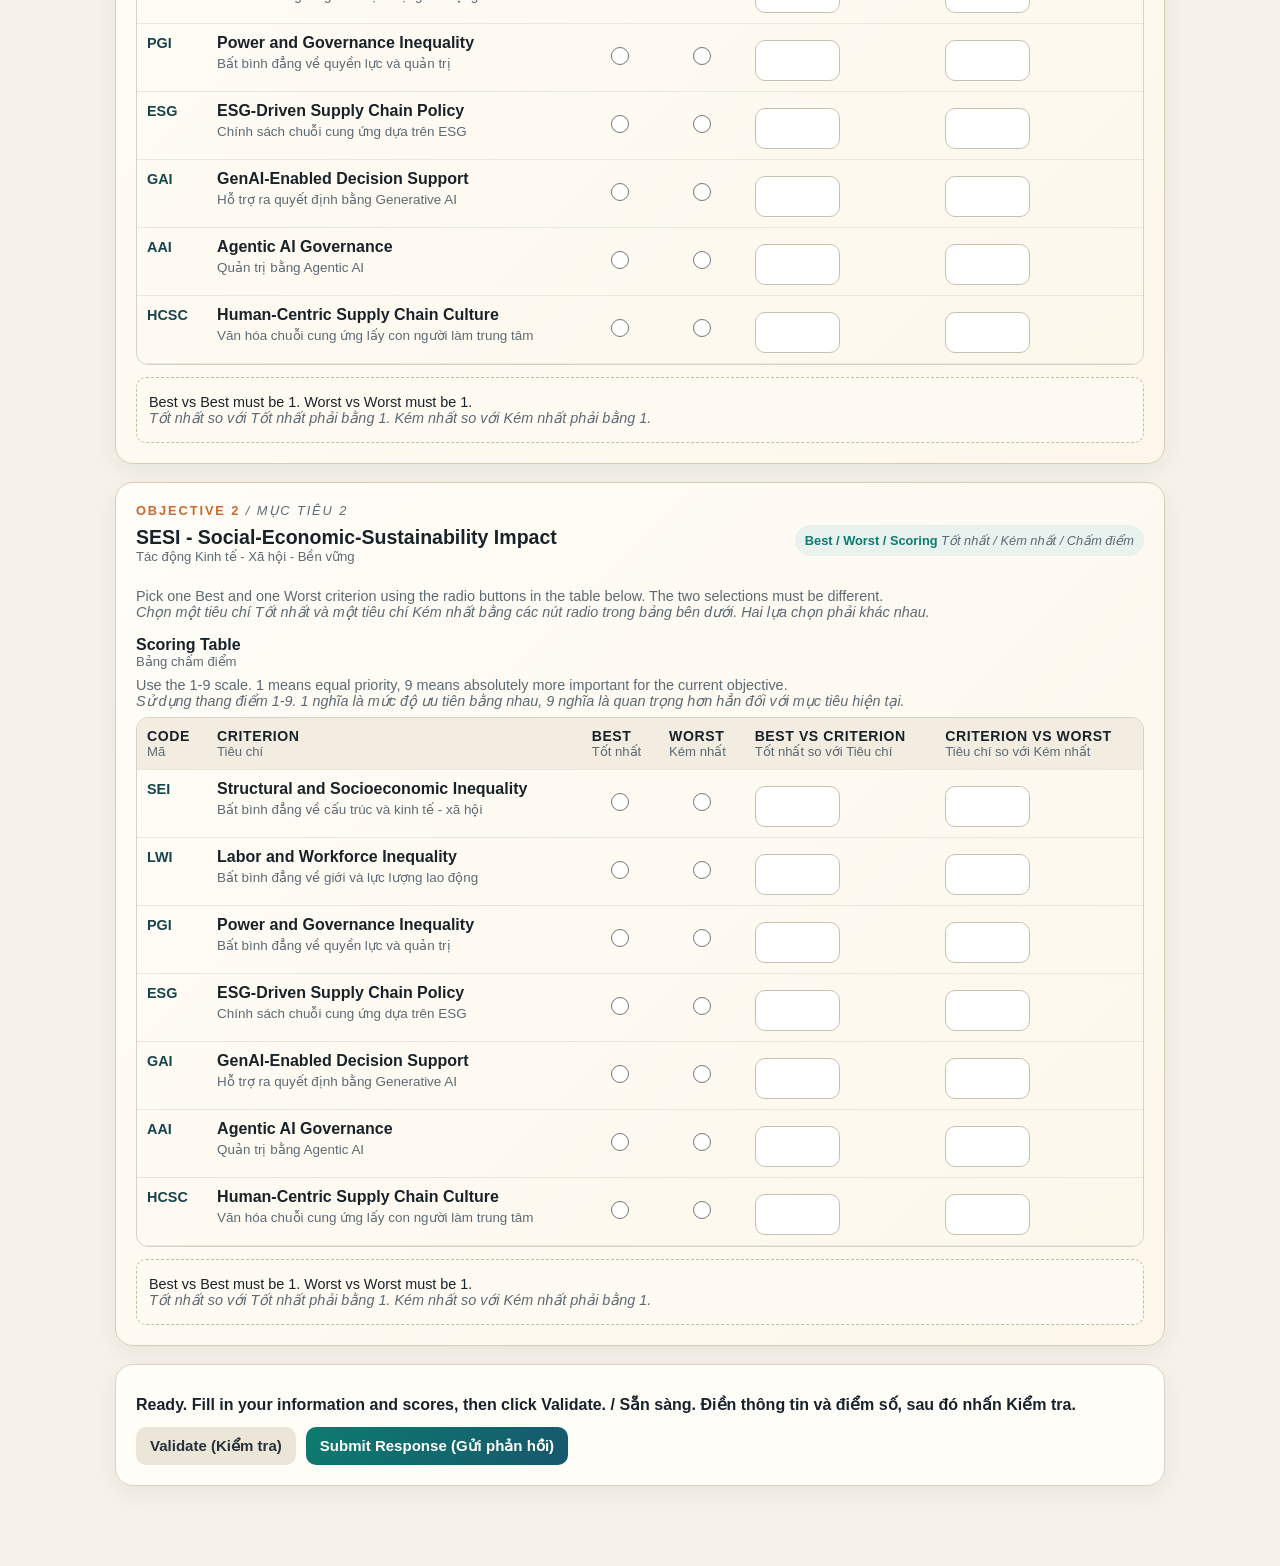
==== commit a17f2eba: "Enhance index.html with new sections and content Updated the HTML structure by adding a new section " ====
--- a/index.html
+++ b/index.html
@@ -20,6 +20,14 @@
       <p class="subtitle">Two-objective prioritization for SCPO and SESI with built-in consistency checks.</p>
       <p class="subtitle vi-text">Xếp hạng ưu tiên hai mục tiêu SCPO và SESI kèm kiểm tra tính nhất quán tích hợp.</p>
     </header>
+
+    <section class="card">
+      <p class="eyebrow">Research Context <span class="vi-inline">/ Bối cảnh nghiên cứu</span></p>
+      <h2>Research Background <span class="heading-vi">Bối cảnh nghiên cứu</span></h2>
+      <p class="hint">This study examines how enterprises govern gender equality in supply chains amid digital transformation and sustainable development. Three types of inequality are of interest: structural and socio-economic inequality; gender and workforce inequality; and power and governance inequality.<br><span class="vi-inline">Nghiên cứu xem xét cách doanh nghiệp quản trị bình đẳng giới trong chuỗi cung ứng trong bối cảnh chuyển đổi số và phát triển bền vững. Ba dạng bất bình đẳng được quan tâm gồm bất bình đẳng về cấu trúc và kinh tế - xã hội; bất bình đẳng về giới và lực lượng lao động; và bất bình đẳng về quyền lực và quản trị.</span></p>
+      <p class="hint">ESG-based supply chain policies, decision support through Generative AI, governance via Agentic AI, and a people-centered supply chain culture can help enterprises improve transparency, decision quality, coordination capability, and accountability. However, these mechanisms only create positive value when implemented in ways aligned with human rights, participation, and oversight capacity.<br><span class="vi-inline">Các chính sách chuỗi cung ứng dựa trên ESG, hỗ trợ ra quyết định bằng Generative AI, quản trị bằng Agentic AI và văn hóa chuỗi cung ứng lấy con người làm trung tâm có thể giúp doanh nghiệp nâng cao tính minh bạch, chất lượng quyết định, khả năng phối hợp và trách nhiệm giải trình. Tuy nhiên, các cơ chế này chỉ tạo ra giá trị tích cực khi được triển khai phù hợp với quyền lợi, sự tham gia và khả năng giám sát của con người.</span></p>
+      <p class="hint">In this study, you are asked to determine the relative priority of seven governance conditions and mechanisms across two separate objectives: (1) Supply Chain Practices and Outcomes (SCPO); and (2) Social-Economic-Sustainability Impact (SESI). You will complete the same Best-Worst procedure twice. The Best and Worst choices may differ between the two objectives. Please rate the level of priority needed at the governance level, not how well the enterprise currently performs, and do not rate the direct impact relationships between constructs.<br><span class="vi-inline">Trong nghiên cứu này, Quý Anh/Chị được đề nghị xác định mức độ ưu tiên tương đối của bảy điều kiện và cơ chế quản trị theo hai mục tiêu riêng biệt: (1) Supply Chain Practices and Outcomes (SCPO) - thực tiễn và kết quả chuỗi cung ứng; và (2) Social-Economic-Sustainability Impact (SESI) - tác động kinh tế, xã hội và bền vững. Quý Anh/Chị sẽ thực hiện cùng một quy trình Best-Worst hai lần. Best và Worst có thể khác nhau giữa hai mục tiêu. Vui lòng đánh giá mức độ cần ưu tiên ở cấp quản trị, không đánh giá mức độ doanh nghiệp hiện đang thực hiện tốt hay chưa tốt và không đánh giá quan hệ tác động trực tiếp giữa các constructs.</span></p>
+    </section>
 
     <section class="card">
       <h2>Response Information <span class="heading-vi">Thông tin phản hồi</span></h2>
